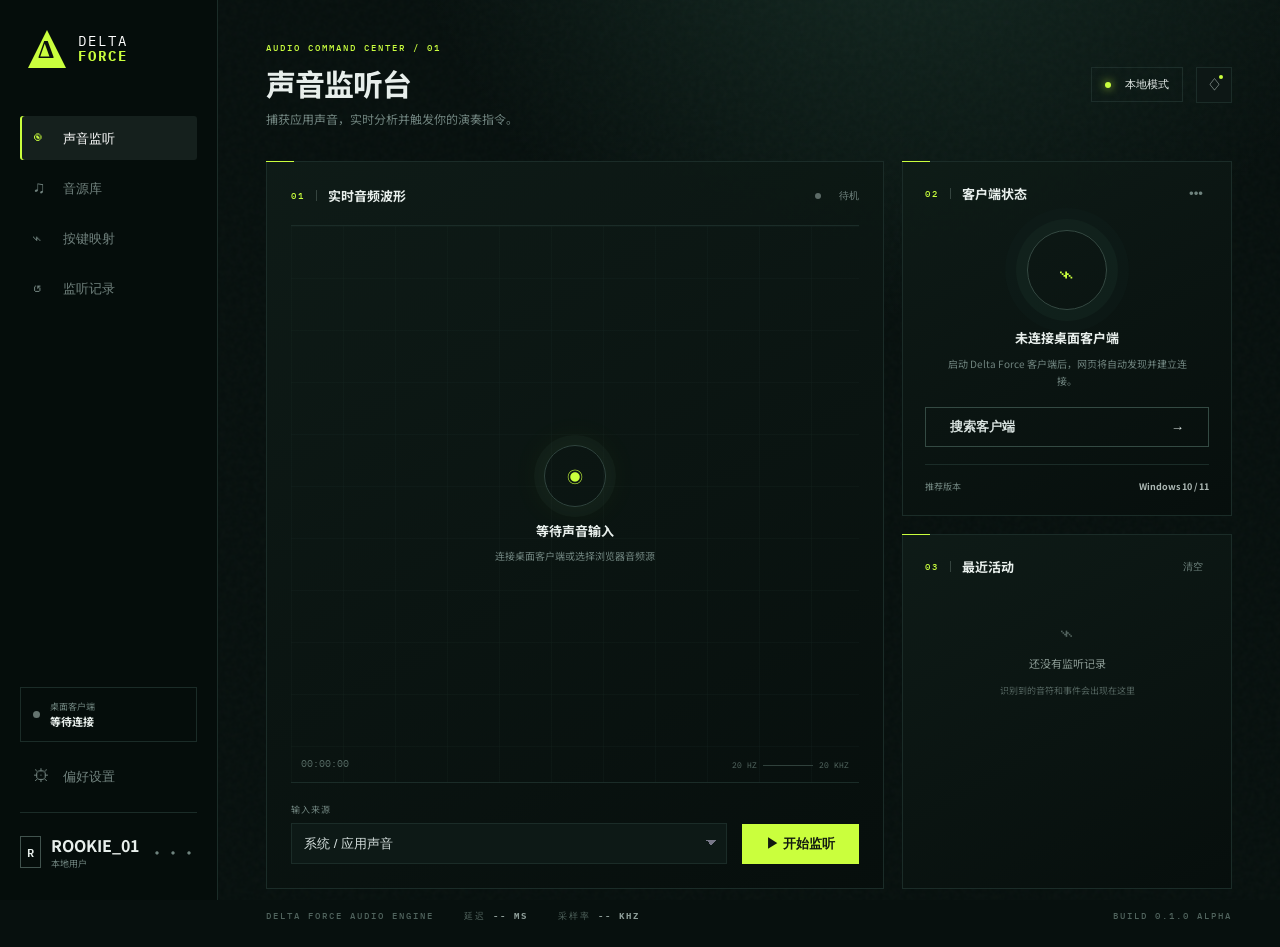
==== index.html @ 90c659a5 "feat: add desktop audio monitoring prototype" ====
<!doctype html>
<html lang="zh-CN">
<head>
  <meta charset="UTF-8" />
  <meta name="viewport" content="width=device-width, initial-scale=1.0" />
  <meta name="theme-color" content="#07100e" />
  <title>Delta Force · 声音监听台</title>
  <link rel="stylesheet" href="styles.css" />
</head>
<body>
  <div class="grain"></div>
  <aside class="sidebar">
    <a class="brand" href="#" aria-label="Delta Force 首页">
      <span class="brand-mark">Δ</span><span>DELTA<br><b>FORCE</b></span>
    </a>
    <nav aria-label="主导航">
      <button class="nav-item active" data-view="monitor"><span>◉</span>声音监听</button>
      <button class="nav-item" data-view="library"><span>♫</span>音源库</button>
      <button class="nav-item" data-view="mapping"><span>⌁</span>按键映射</button>
      <button class="nav-item" data-view="history"><span>↺</span>监听记录</button>
    </nav>
    <div class="sidebar-bottom">
      <div class="device-mini"><span class="dot"></span><div><small>桌面客户端</small><strong>等待连接</strong></div></div>
      <button class="nav-item" id="settings"><span>⚙</span>偏好设置</button>
      <div class="profile"><div class="avatar">R</div><div><strong>ROOKIE_01</strong><small>本地用户</small></div><span>•••</span></div>
    </div>
  </aside>

  <main>
    <header>
      <div><div class="eyebrow">AUDIO COMMAND CENTER / 01</div><h1>声音监听台</h1><p>捕获应用声音，实时分析并触发你的演奏指令。</p></div>
      <div class="header-actions"><span class="badge"><i></i> 本地模式</span><button class="icon-btn" aria-label="通知">♢<em></em></button></div>
    </header>

    <section class="dashboard">
      <article class="panel monitor-card">
        <div class="panel-head"><div><span class="section-no">01</span><h2>实时音频波形</h2></div><div class="status" id="status"><i></i>待机</div></div>
        <div class="visualizer-wrap">
          <canvas id="visualizer" aria-label="实时音频波形"></canvas>
          <div class="empty-state" id="emptyState"><div class="pulse"><span>◉</span></div><strong>等待声音输入</strong><small>连接桌面客户端或选择浏览器音频源</small></div>
          <div class="timecode" id="timecode">00:00:00</div>
          <div class="hz">20 HZ <span></span> 20 KHZ</div>
        </div>
        <div class="controls">
          <label class="select-label">输入来源<select id="source"><option value="screen">系统 / 应用声音</option><option value="mic">麦克风</option><option value="file">本地音频文件</option></select></label>
          <button class="primary" id="listenBtn"><span>▶</span> 开始监听</button>
          <input id="fileInput" type="file" accept="audio/*" hidden>
        </div>
      </article>

      <aside class="right-column">
        <article class="panel client-card">
          <div class="panel-head"><div><span class="section-no">02</span><h2>客户端状态</h2></div><button class="more">•••</button></div>
          <div class="connection-orb"><div class="rings"><span>⌁</span></div></div>
          <h3>未连接桌面客户端</h3><p>启动 Delta Force 客户端后，网页将自动发现并建立连接。</p>
          <button class="outline" id="connectBtn">搜索客户端 <span>→</span></button>
          <div class="client-meta"><span>推荐版本</span><b>Windows 10 / 11</b></div>
        </article>

        <article class="panel activity-card">
          <div class="panel-head"><div><span class="section-no">03</span><h2>最近活动</h2></div><button class="text-btn" id="clearBtn">清空</button></div>
          <div id="activityList"><div class="activity-empty"><span>⌁</span><p>还没有监听记录</p><small>识别到的音符和事件会出现在这里</small></div></div>
        </article>
      </aside>
    </section>

    <footer><span>DELTA FORCE AUDIO ENGINE</span><span>延迟 <b id="latency">-- MS</b></span><span>采样率 <b id="sampleRate">-- KHZ</b></span><span class="spacer"></span><span>BUILD 0.1.0 ALPHA</span></footer>
  </main>
  <div class="toast" id="toast"></div>
  <script src="app.js"></script>
</body>
</html>
---- styles.css ----
@import url('https://fonts.googleapis.com/css2?family=IBM+Plex+Mono:wght@400;500;600&family=Noto+Sans+SC:wght@400;500;600;700&display=swap');
:root{--bg:#07100e;--panel:#0b1513;--line:#1b2c28;--muted:#6f837e;--text:#e8efec;--acid:#caff3d;--acid2:#83aa22;--sidebar:218px}*{box-sizing:border-box}body{margin:0;background:radial-gradient(circle at 70% -20%,#172e26 0,transparent 35%),var(--bg);color:var(--text);font-family:'Noto Sans SC',sans-serif;min-height:100vh}.grain{position:fixed;inset:0;pointer-events:none;opacity:.13;background-image:url("data:image/svg+xml,%3Csvg viewBox='0 0 180 180' xmlns='http://www.w3.org/2000/svg'%3E%3Cfilter id='n'%3E%3CfeTurbulence type='fractalNoise' baseFrequency='.9' numOctaves='2' stitchTiles='stitch'/%3E%3C/filter%3E%3Crect width='100%25' height='100%25' filter='url(%23n)' opacity='.22'/%3E%3C/svg%3E")}.sidebar{position:fixed;inset:0 auto 0 0;width:var(--sidebar);border-right:1px solid var(--line);background:rgba(5,13,11,.86);backdrop-filter:blur(18px);padding:30px 20px;display:flex;flex-direction:column;z-index:2}.brand{display:flex;gap:12px;align-items:center;color:white;text-decoration:none;font:14px/1.05 'IBM Plex Mono';letter-spacing:2px;margin:0 8px 48px}.brand b{color:var(--acid)}.brand-mark{display:grid;place-items:center;width:38px;height:38px;color:#0a110f;background:var(--acid);font-size:25px;font-weight:700;clip-path:polygon(50% 0,100% 100%,0 100%)}nav{display:grid;gap:6px}.nav-item{border:0;background:none;color:#71827e;padding:12px 13px;text-align:left;border-radius:3px;font:500 13px inherit;cursor:pointer;transition:.2s}.nav-item span{display:inline-block;width:30px;font-size:17px}.nav-item:hover,.nav-item.active{background:#15201d;color:#fff}.nav-item.active{box-shadow:inset 2px 0 var(--acid)}.nav-item.active span{color:var(--acid)}.sidebar-bottom{margin-top:auto}.device-mini{display:flex;align-items:center;gap:10px;border:1px solid var(--line);padding:12px;margin-bottom:12px}.dot{width:7px;height:7px;border-radius:50%;background:#64736f}.device-mini div{display:grid}.device-mini small,.profile small{font-size:9px;color:var(--muted)}.device-mini strong{font-size:11px}.profile{border-top:1px solid var(--line);margin-top:14px;padding-top:20px;display:flex;align-items:center;gap:10px}.profile>div:nth-child(2){display:grid}.profile>span:last-child{margin-left:auto;color:var(--muted)}.avatar{width:32px;height:32px;border:1px solid #41534e;display:grid;place-items:center;font:600 12px 'IBM Plex Mono'}main{margin-left:var(--sidebar);min-height:100vh;padding:42px 48px 24px;display:flex;flex-direction:column}header{display:flex;align-items:center;justify-content:space-between;margin-bottom:34px}.eyebrow,.section-no,footer{font:500 9px 'IBM Plex Mono';letter-spacing:2px;color:var(--acid)}h1{font-size:30px;margin:8px 0 5px;letter-spacing:-1px}header p{margin:0;color:var(--muted);font-size:12px}.header-actions{display:flex;gap:13px;align-items:center}.badge{font:11px 'IBM Plex Mono';border:1px solid var(--line);padding:9px 13px}.badge i,.status i{display:inline-block;width:6px;height:6px;background:var(--acid);border-radius:50%;box-shadow:0 0 10px var(--acid);margin-right:7px}.icon-btn{position:relative;border:1px solid var(--line);background:#0d1715;color:#b8c4c0;width:36px;height:36px}.icon-btn em{position:absolute;width:4px;height:4px;background:var(--acid);border-radius:50%;right:8px;top:7px}.dashboard{display:grid;grid-template-columns:minmax(480px,1fr) 330px;gap:18px;flex:1}.right-column{display:grid;grid-template-rows:1fr 1fr;gap:18px}.panel{border:1px solid var(--line);background:linear-gradient(150deg,rgba(15,28,24,.96),rgba(7,15,13,.96));position:relative}.panel:before{content:"";position:absolute;left:-1px;top:-1px;width:28px;border-top:1px solid var(--acid)}.monitor-card{padding:24px;display:flex;flex-direction:column}.panel-head{display:flex;justify-content:space-between;align-items:center}.panel-head>div{display:flex;gap:11px;align-items:center}.section-no{border-right:1px solid #35443f;padding-right:11px}h2{font-size:13px;margin:0}.status{font:10px 'IBM Plex Mono';color:var(--muted)}.status i{background:#5c6b67;box-shadow:none}.status.live{color:var(--acid)}.status.live i{background:var(--acid);box-shadow:0 0 10px var(--acid)}.visualizer-wrap{position:relative;flex:1;min-height:330px;margin:20px 0;background:linear-gradient(rgba(27,44,40,.22) 1px,transparent 1px),linear-gradient(90deg,rgba(27,44,40,.22) 1px,transparent 1px);background-size:52px 52px;border-block:1px solid var(--line)}canvas{width:100%;height:100%;position:absolute}.empty-state{position:absolute;inset:0;display:grid;place-content:center;text-align:center;justify-items:center;gap:8px}.empty-state.hidden{display:none}.empty-state strong{font-size:13px}.empty-state small{color:var(--muted);font-size:10px}.pulse{display:grid;place-items:center;width:62px;height:62px;border:1px solid #30443e;border-radius:50%;margin-bottom:6px;box-shadow:0 0 0 10px rgba(30,51,45,.24),0 0 40px rgba(202,255,61,.07)}.pulse span{color:var(--acid)}.timecode{position:absolute;left:10px;bottom:12px;font:10px 'IBM Plex Mono';color:#566a64}.hz{position:absolute;right:10px;bottom:12px;color:#566a64;font:8px 'IBM Plex Mono';display:flex;align-items:center;gap:6px}.hz span{width:50px;height:1px;background:#30413c}.controls{display:flex;align-items:end;gap:15px}.select-label{display:grid;gap:7px;color:var(--muted);font-size:9px;letter-spacing:1px;flex:1}select{appearance:none;background:#0d1916;color:#d2dcda;border:1px solid var(--line);padding:12px;font:11px inherit;background-image:linear-gradient(45deg,transparent 50%,#778 50%),linear-gradient(135deg,#778 50%,transparent 50%);background-position:calc(100% - 15px) 16px,calc(100% - 10px) 16px;background-size:5px 5px;background-repeat:no-repeat}.primary,.outline{height:40px;border:0;background:var(--acid);color:#111910;padding:0 24px;font-weight:700;cursor:pointer}.primary.listening{background:#e8efec}.client-card,.activity-card{padding:22px}.more,.text-btn{background:none;border:0;color:var(--muted);cursor:pointer}.connection-orb{display:grid;place-items:center;margin:27px auto 18px}.rings{width:80px;height:80px;border:1px solid #354a43;border-radius:50%;display:grid;place-items:center;box-shadow:0 0 0 11px rgba(24,45,39,.38),0 0 0 22px rgba(17,33,29,.32)}.rings span{font-size:28px;color:var(--acid)}.client-card h3{text-align:center;font-size:13px;margin:0 0 8px}.client-card p{text-align:center;color:var(--muted);font-size:10px;line-height:1.7;max-width:240px;margin:0 auto 18px}.outline{display:flex;justify-content:space-between;align-items:center;width:100%;background:transparent;color:#d6e0dd;border:1px solid #344a43}.outline:hover{border-color:var(--acid);color:var(--acid)}.client-meta{display:flex;justify-content:space-between;margin-top:17px;padding-top:15px;border-top:1px solid var(--line);font-size:9px;color:var(--muted)}.client-meta b{color:#adb9b5}.activity-card{min-height:210px}.text-btn{font-size:10px}.activity-empty{text-align:center;margin-top:35px;color:#53645f}.activity-empty span{font-size:25px}.activity-empty p{font-size:11px;color:#879690;margin:8px 0 4px}.activity-empty small{font-size:9px}.activity-row{display:flex;gap:10px;align-items:center;padding:11px 0;border-bottom:1px solid var(--line);font-size:10px}.activity-row b{color:var(--acid);font:12px 'IBM Plex Mono'}.activity-row time{margin-left:auto;color:var(--muted);font:9px 'IBM Plex Mono'}footer{display:flex;gap:30px;padding-top:21px;color:#50635d}footer b{color:#8d9d98}.spacer{flex:1}.toast{position:fixed;right:26px;bottom:26px;padding:12px 18px;background:var(--acid);color:#101510;font-size:11px;font-weight:700;transform:translateY(80px);opacity:0;transition:.25s;z-index:9}.toast.show{transform:none;opacity:1}@media(max-width:900px){:root{--sidebar:74px}.brand span:last-child,.nav-item:not(.active){font-size:0}.brand{margin-left:0}.brand-mark{flex:none}.nav-item span{font-size:18px}.device-mini,.profile>div:nth-child(2),.profile>span{display:none}.profile{justify-content:center}.dashboard{grid-template-columns:1fr}.right-column{grid-template-columns:1fr 1fr;grid-template-rows:auto}main{padding:32px 25px}}@media(max-width:620px){.sidebar{display:none}main{margin:0;padding:24px 16px}.dashboard{display:block}.right-column{display:grid;grid-template-columns:1fr;margin-top:16px}.monitor-card{min-height:560px}.controls{align-items:stretch;flex-direction:column}.primary{width:100%}header{align-items:flex-start}.badge{display:none}footer{flex-wrap:wrap}.spacer{display:none}}
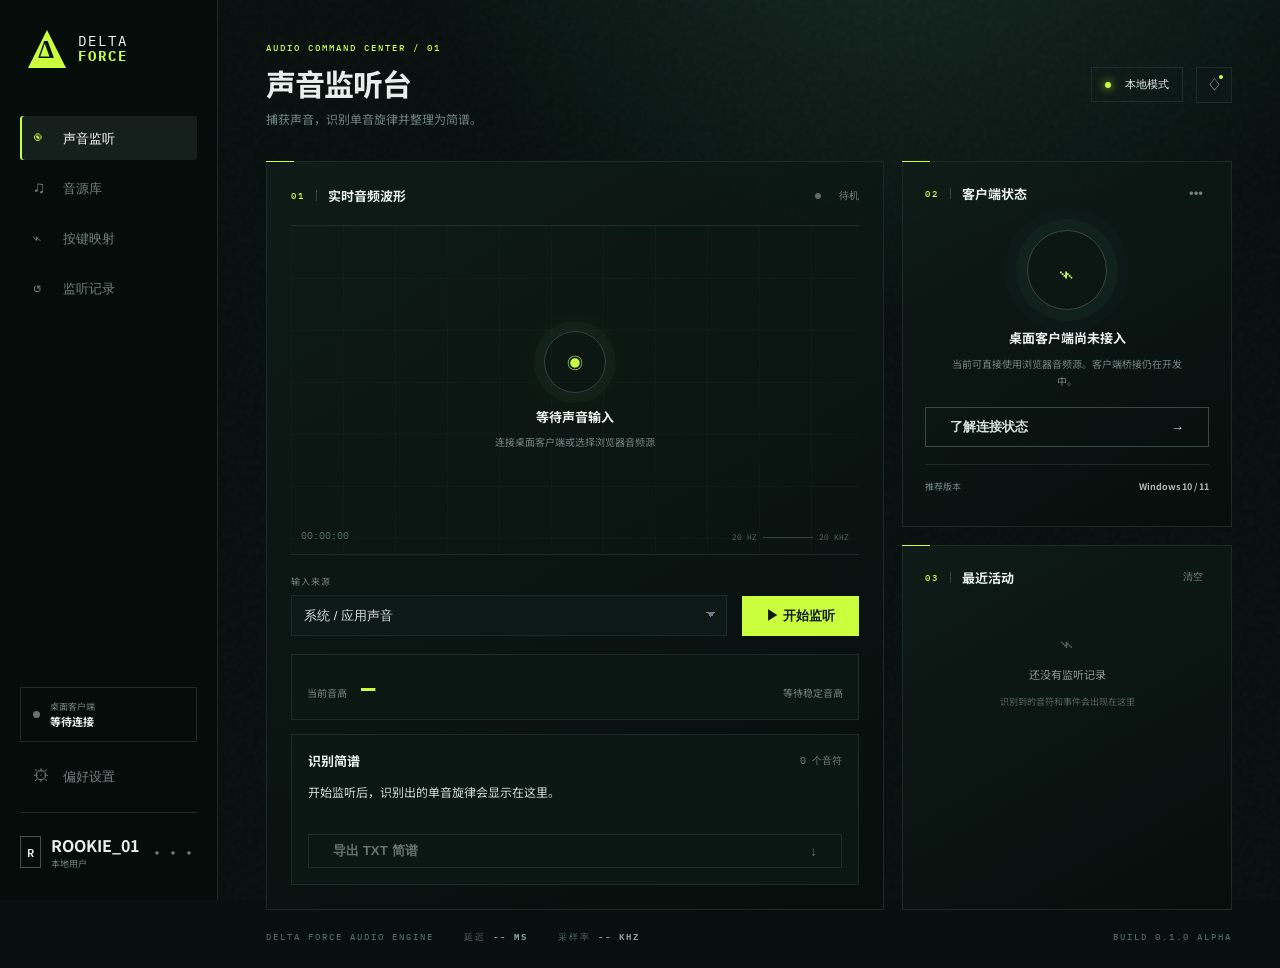
==== commit 2eb2f73b: "feat: recognize melody and export jianpu from monitored audio" ====
--- a/index.html
+++ b/index.html
@@ -28,7 +28,7 @@
 
   <main>
     <header>
-      <div><div class="eyebrow">AUDIO COMMAND CENTER / 01</div><h1>声音监听台</h1><p>捕获应用声音，实时分析并触发你的演奏指令。</p></div>
+      <div><div class="eyebrow">AUDIO COMMAND CENTER / 01</div><h1>声音监听台</h1><p>捕获声音，识别单音旋律并整理为简谱。</p></div>
       <div class="header-actions"><span class="badge"><i></i> 本地模式</span><button class="icon-btn" aria-label="通知">♢<em></em></button></div>
     </header>
 
@@ -46,14 +46,20 @@
           <button class="primary" id="listenBtn"><span>▶</span> 开始监听</button>
           <input id="fileInput" type="file" accept="audio/*" hidden>
         </div>
+        <div class="pitch-readout" aria-live="polite"><span>当前音高</span><strong id="currentNote">—</strong><small id="frequency">等待稳定音高</small></div>
+        <section class="score-panel" aria-label="识别简谱">
+          <div class="panel-head"><h2>识别简谱</h2><span id="noteCount">0 个音符</span></div>
+          <p id="noteOutput">开始监听后，识别出的单音旋律会显示在这里。</p>
+          <button class="outline" id="exportBtn" disabled>导出 TXT 简谱 <span>↓</span></button>
+        </section>
       </article>
 
       <aside class="right-column">
         <article class="panel client-card">
           <div class="panel-head"><div><span class="section-no">02</span><h2>客户端状态</h2></div><button class="more">•••</button></div>
           <div class="connection-orb"><div class="rings"><span>⌁</span></div></div>
-          <h3>未连接桌面客户端</h3><p>启动 Delta Force 客户端后，网页将自动发现并建立连接。</p>
-          <button class="outline" id="connectBtn">搜索客户端 <span>→</span></button>
+          <h3>桌面客户端尚未接入</h3><p>当前可直接使用浏览器音频源。客户端桥接仍在开发中。</p>
+          <button class="outline" id="connectBtn">了解连接状态 <span>→</span></button>
           <div class="client-meta"><span>推荐版本</span><b>Windows 10 / 11</b></div>
         </article>
 
@@ -67,6 +73,6 @@
     <footer><span>DELTA FORCE AUDIO ENGINE</span><span>延迟 <b id="latency">-- MS</b></span><span>采样率 <b id="sampleRate">-- KHZ</b></span><span class="spacer"></span><span>BUILD 0.1.0 ALPHA</span></footer>
   </main>
   <div class="toast" id="toast"></div>
-  <script src="app.js"></script>
+  <script type="module" src="app.js"></script>
 </body>
 </html>
--- a/styles.css
+++ b/styles.css
@@ -1,2 +1,3 @@
 @import url('https://fonts.googleapis.com/css2?family=IBM+Plex+Mono:wght@400;500;600&family=Noto+Sans+SC:wght@400;500;600;700&display=swap');
+.pitch-readout{display:flex;align-items:baseline;gap:14px;margin-top:18px;padding:13px 15px;border:1px solid var(--line);background:#0a1713}.pitch-readout span,.pitch-readout small{color:var(--muted);font-size:10px}.pitch-readout strong{color:var(--acid);font:600 24px 'IBM Plex Mono',monospace}.pitch-readout small{margin-left:auto}.score-panel{margin-top:14px;padding:16px;border:1px solid var(--line);background:#0a1713}.score-panel .panel-head span{font:10px 'IBM Plex Mono',monospace;color:var(--muted)}.score-panel p{min-height:40px;max-height:100px;overflow:auto;line-height:1.8;color:#cdd8d3;font:12px/1.8 'IBM Plex Mono','Noto Sans SC',sans-serif;overflow-wrap:anywhere}.score-panel .outline{height:34px}.score-panel button:disabled{opacity:.45;cursor:not-allowed}
 :root{--bg:#07100e;--panel:#0b1513;--line:#1b2c28;--muted:#6f837e;--text:#e8efec;--acid:#caff3d;--acid2:#83aa22;--sidebar:218px}*{box-sizing:border-box}body{margin:0;background:radial-gradient(circle at 70% -20%,#172e26 0,transparent 35%),var(--bg);color:var(--text);font-family:'Noto Sans SC',sans-serif;min-height:100vh}.grain{position:fixed;inset:0;pointer-events:none;opacity:.13;background-image:url("data:image/svg+xml,%3Csvg viewBox='0 0 180 180' xmlns='http://www.w3.org/2000/svg'%3E%3Cfilter id='n'%3E%3CfeTurbulence type='fractalNoise' baseFrequency='.9' numOctaves='2' stitchTiles='stitch'/%3E%3C/filter%3E%3Crect width='100%25' height='100%25' filter='url(%23n)' opacity='.22'/%3E%3C/svg%3E")}.sidebar{position:fixed;inset:0 auto 0 0;width:var(--sidebar);border-right:1px solid var(--line);background:rgba(5,13,11,.86);backdrop-filter:blur(18px);padding:30px 20px;display:flex;flex-direction:column;z-index:2}.brand{display:flex;gap:12px;align-items:center;color:white;text-decoration:none;font:14px/1.05 'IBM Plex Mono';letter-spacing:2px;margin:0 8px 48px}.brand b{color:var(--acid)}.brand-mark{display:grid;place-items:center;width:38px;height:38px;color:#0a110f;background:var(--acid);font-size:25px;font-weight:700;clip-path:polygon(50% 0,100% 100%,0 100%)}nav{display:grid;gap:6px}.nav-item{border:0;background:none;color:#71827e;padding:12px 13px;text-align:left;border-radius:3px;font:500 13px inherit;cursor:pointer;transition:.2s}.nav-item span{display:inline-block;width:30px;font-size:17px}.nav-item:hover,.nav-item.active{background:#15201d;color:#fff}.nav-item.active{box-shadow:inset 2px 0 var(--acid)}.nav-item.active span{color:var(--acid)}.sidebar-bottom{margin-top:auto}.device-mini{display:flex;align-items:center;gap:10px;border:1px solid var(--line);padding:12px;margin-bottom:12px}.dot{width:7px;height:7px;border-radius:50%;background:#64736f}.device-mini div{display:grid}.device-mini small,.profile small{font-size:9px;color:var(--muted)}.device-mini strong{font-size:11px}.profile{border-top:1px solid var(--line);margin-top:14px;padding-top:20px;display:flex;align-items:center;gap:10px}.profile>div:nth-child(2){display:grid}.profile>span:last-child{margin-left:auto;color:var(--muted)}.avatar{width:32px;height:32px;border:1px solid #41534e;display:grid;place-items:center;font:600 12px 'IBM Plex Mono'}main{margin-left:var(--sidebar);min-height:100vh;padding:42px 48px 24px;display:flex;flex-direction:column}header{display:flex;align-items:center;justify-content:space-between;margin-bottom:34px}.eyebrow,.section-no,footer{font:500 9px 'IBM Plex Mono';letter-spacing:2px;color:var(--acid)}h1{font-size:30px;margin:8px 0 5px;letter-spacing:-1px}header p{margin:0;color:var(--muted);font-size:12px}.header-actions{display:flex;gap:13px;align-items:center}.badge{font:11px 'IBM Plex Mono';border:1px solid var(--line);padding:9px 13px}.badge i,.status i{display:inline-block;width:6px;height:6px;background:var(--acid);border-radius:50%;box-shadow:0 0 10px var(--acid);margin-right:7px}.icon-btn{position:relative;border:1px solid var(--line);background:#0d1715;color:#b8c4c0;width:36px;height:36px}.icon-btn em{position:absolute;width:4px;height:4px;background:var(--acid);border-radius:50%;right:8px;top:7px}.dashboard{display:grid;grid-template-columns:minmax(480px,1fr) 330px;gap:18px;flex:1}.right-column{display:grid;grid-template-rows:1fr 1fr;gap:18px}.panel{border:1px solid var(--line);background:linear-gradient(150deg,rgba(15,28,24,.96),rgba(7,15,13,.96));position:relative}.panel:before{content:"";position:absolute;left:-1px;top:-1px;width:28px;border-top:1px solid var(--acid)}.monitor-card{padding:24px;display:flex;flex-direction:column}.panel-head{display:flex;justify-content:space-between;align-items:center}.panel-head>div{display:flex;gap:11px;align-items:center}.section-no{border-right:1px solid #35443f;padding-right:11px}h2{font-size:13px;margin:0}.status{font:10px 'IBM Plex Mono';color:var(--muted)}.status i{background:#5c6b67;box-shadow:none}.status.live{color:var(--acid)}.status.live i{background:var(--acid);box-shadow:0 0 10px var(--acid)}.visualizer-wrap{position:relative;flex:1;min-height:330px;margin:20px 0;background:linear-gradient(rgba(27,44,40,.22) 1px,transparent 1px),linear-gradient(90deg,rgba(27,44,40,.22) 1px,transparent 1px);background-size:52px 52px;border-block:1px solid var(--line)}canvas{width:100%;height:100%;position:absolute}.empty-state{position:absolute;inset:0;display:grid;place-content:center;text-align:center;justify-items:center;gap:8px}.empty-state.hidden{display:none}.empty-state strong{font-size:13px}.empty-state small{color:var(--muted);font-size:10px}.pulse{display:grid;place-items:center;width:62px;height:62px;border:1px solid #30443e;border-radius:50%;margin-bottom:6px;box-shadow:0 0 0 10px rgba(30,51,45,.24),0 0 40px rgba(202,255,61,.07)}.pulse span{color:var(--acid)}.timecode{position:absolute;left:10px;bottom:12px;font:10px 'IBM Plex Mono';color:#566a64}.hz{position:absolute;right:10px;bottom:12px;color:#566a64;font:8px 'IBM Plex Mono';display:flex;align-items:center;gap:6px}.hz span{width:50px;height:1px;background:#30413c}.controls{display:flex;align-items:end;gap:15px}.select-label{display:grid;gap:7px;color:var(--muted);font-size:9px;letter-spacing:1px;flex:1}select{appearance:none;background:#0d1916;color:#d2dcda;border:1px solid var(--line);padding:12px;font:11px inherit;background-image:linear-gradient(45deg,transparent 50%,#778 50%),linear-gradient(135deg,#778 50%,transparent 50%);background-position:calc(100% - 15px) 16px,calc(100% - 10px) 16px;background-size:5px 5px;background-repeat:no-repeat}.primary,.outline{height:40px;border:0;background:var(--acid);color:#111910;padding:0 24px;font-weight:700;cursor:pointer}.primary.listening{background:#e8efec}.client-card,.activity-card{padding:22px}.more,.text-btn{background:none;border:0;color:var(--muted);cursor:pointer}.connection-orb{display:grid;place-items:center;margin:27px auto 18px}.rings{width:80px;height:80px;border:1px solid #354a43;border-radius:50%;display:grid;place-items:center;box-shadow:0 0 0 11px rgba(24,45,39,.38),0 0 0 22px rgba(17,33,29,.32)}.rings span{font-size:28px;color:var(--acid)}.client-card h3{text-align:center;font-size:13px;margin:0 0 8px}.client-card p{text-align:center;color:var(--muted);font-size:10px;line-height:1.7;max-width:240px;margin:0 auto 18px}.outline{display:flex;justify-content:space-between;align-items:center;width:100%;background:transparent;color:#d6e0dd;border:1px solid #344a43}.outline:hover{border-color:var(--acid);color:var(--acid)}.client-meta{display:flex;justify-content:space-between;margin-top:17px;padding-top:15px;border-top:1px solid var(--line);font-size:9px;color:var(--muted)}.client-meta b{color:#adb9b5}.activity-card{min-height:210px}.text-btn{font-size:10px}.activity-empty{text-align:center;margin-top:35px;color:#53645f}.activity-empty span{font-size:25px}.activity-empty p{font-size:11px;color:#879690;margin:8px 0 4px}.activity-empty small{font-size:9px}.activity-row{display:flex;gap:10px;align-items:center;padding:11px 0;border-bottom:1px solid var(--line);font-size:10px}.activity-row b{color:var(--acid);font:12px 'IBM Plex Mono'}.activity-row time{margin-left:auto;color:var(--muted);font:9px 'IBM Plex Mono'}footer{display:flex;gap:30px;padding-top:21px;color:#50635d}footer b{color:#8d9d98}.spacer{flex:1}.toast{position:fixed;right:26px;bottom:26px;padding:12px 18px;background:var(--acid);color:#101510;font-size:11px;font-weight:700;transform:translateY(80px);opacity:0;transition:.25s;z-index:9}.toast.show{transform:none;opacity:1}@media(max-width:900px){:root{--sidebar:74px}.brand span:last-child,.nav-item:not(.active){font-size:0}.brand{margin-left:0}.brand-mark{flex:none}.nav-item span{font-size:18px}.device-mini,.profile>div:nth-child(2),.profile>span{display:none}.profile{justify-content:center}.dashboard{grid-template-columns:1fr}.right-column{grid-template-columns:1fr 1fr;grid-template-rows:auto}main{padding:32px 25px}}@media(max-width:620px){.sidebar{display:none}main{margin:0;padding:24px 16px}.dashboard{display:block}.right-column{display:grid;grid-template-columns:1fr;margin-top:16px}.monitor-card{min-height:560px}.controls{align-items:stretch;flex-direction:column}.primary{width:100%}header{align-items:flex-start}.badge{display:none}footer{flex-wrap:wrap}.spacer{display:none}}
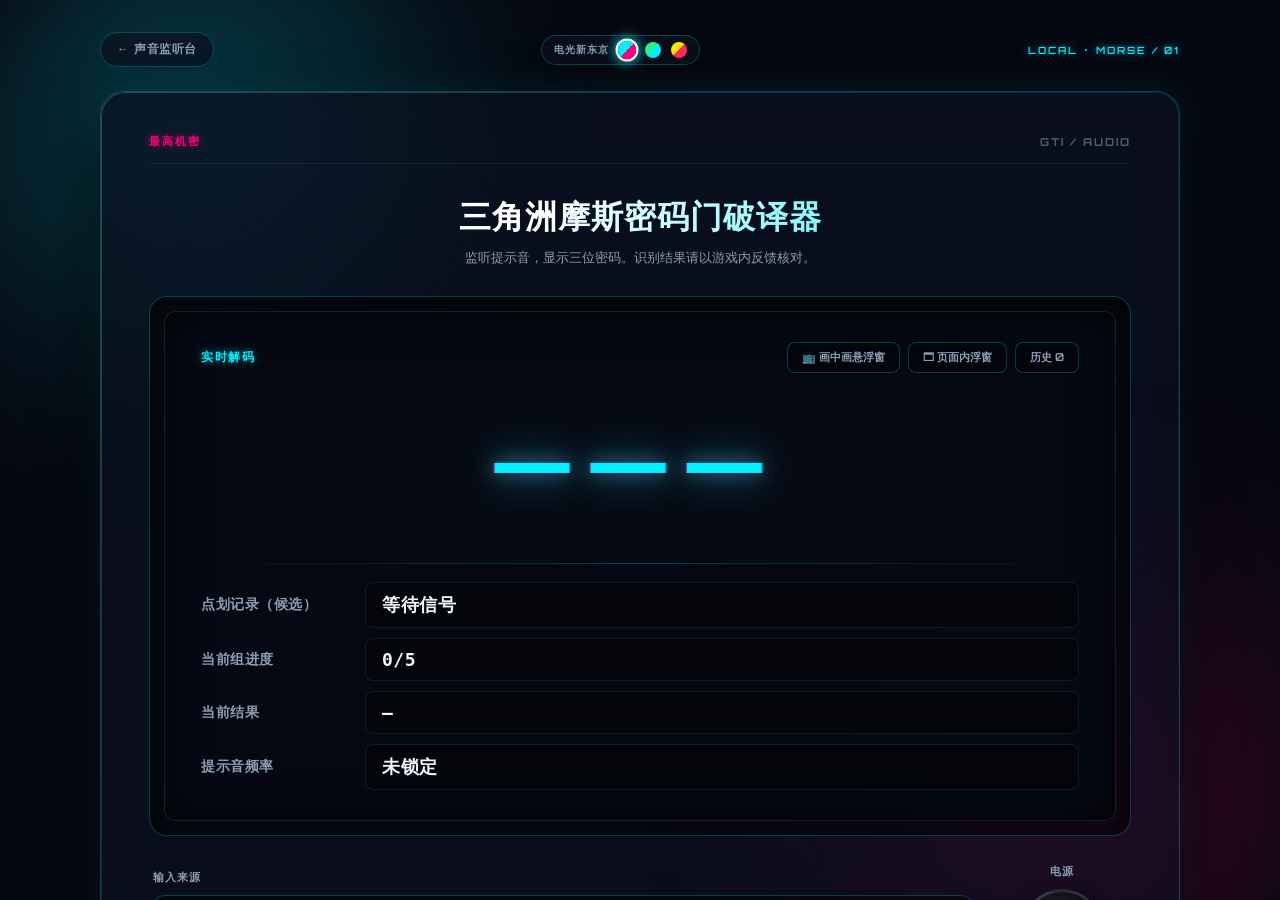
==== commit 7714ba8d: "feat: add root index.html redirect for GitHub Pages hosting" ====
--- a/index.html
+++ b/index.html
@@ -2,77 +2,10 @@
 <html lang="zh-CN">
 <head>
   <meta charset="UTF-8" />
-  <meta name="viewport" content="width=device-width, initial-scale=1.0" />
-  <meta name="theme-color" content="#07100e" />
-  <title>Delta Force · 声音监听台</title>
-  <link rel="stylesheet" href="styles.css" />
+  <meta http-equiv="refresh" content="0; url=web/morse.html" />
+  <title>三角洲摩斯密码门破译器 · DeltaForceMoss</title>
 </head>
 <body>
-  <div class="grain"></div>
-  <aside class="sidebar">
-    <a class="brand" href="#" aria-label="Delta Force 首页">
-      <span class="brand-mark">Δ</span><span>DELTA<br><b>FORCE</b></span>
-    </a>
-    <nav aria-label="主导航">
-      <button class="nav-item active" data-view="monitor"><span>◉</span>声音监听</button>
-      <button class="nav-item" data-view="library"><span>♫</span>音源库</button>
-      <button class="nav-item" data-view="mapping"><span>⌁</span>按键映射</button>
-      <button class="nav-item" data-view="history"><span>↺</span>监听记录</button>
-    </nav>
-    <div class="sidebar-bottom">
-      <div class="device-mini"><span class="dot"></span><div><small>桌面客户端</small><strong>等待连接</strong></div></div>
-      <button class="nav-item" id="settings"><span>⚙</span>偏好设置</button>
-      <div class="profile"><div class="avatar">R</div><div><strong>ROOKIE_01</strong><small>本地用户</small></div><span>•••</span></div>
-    </div>
-  </aside>
-
-  <main>
-    <header>
-      <div><div class="eyebrow">AUDIO COMMAND CENTER / 01</div><h1>声音监听台</h1><p>捕获声音，识别单音旋律并整理为简谱。</p></div>
-      <div class="header-actions"><span class="badge"><i></i> 本地模式</span><button class="icon-btn" aria-label="通知">♢<em></em></button></div>
-    </header>
-
-    <section class="dashboard">
-      <article class="panel monitor-card">
-        <div class="panel-head"><div><span class="section-no">01</span><h2>实时音频波形</h2></div><div class="status" id="status"><i></i>待机</div></div>
-        <div class="visualizer-wrap">
-          <canvas id="visualizer" aria-label="实时音频波形"></canvas>
-          <div class="empty-state" id="emptyState"><div class="pulse"><span>◉</span></div><strong>等待声音输入</strong><small>连接桌面客户端或选择浏览器音频源</small></div>
-          <div class="timecode" id="timecode">00:00:00</div>
-          <div class="hz">20 HZ <span></span> 20 KHZ</div>
-        </div>
-        <div class="controls">
-          <label class="select-label">输入来源<select id="source"><option value="screen">系统 / 应用声音</option><option value="mic">麦克风</option><option value="file">本地音频文件</option></select></label>
-          <button class="primary" id="listenBtn"><span>▶</span> 开始监听</button>
-          <input id="fileInput" type="file" accept="audio/*" hidden>
-        </div>
-        <div class="pitch-readout" aria-live="polite"><span>当前音高</span><strong id="currentNote">—</strong><small id="frequency">等待稳定音高</small></div>
-        <section class="score-panel" aria-label="识别简谱">
-          <div class="panel-head"><h2>识别简谱</h2><span id="noteCount">0 个音符</span></div>
-          <p id="noteOutput">开始监听后，识别出的单音旋律会显示在这里。</p>
-          <button class="outline" id="exportBtn" disabled>导出 TXT 简谱 <span>↓</span></button>
-        </section>
-      </article>
-
-      <aside class="right-column">
-        <article class="panel client-card">
-          <div class="panel-head"><div><span class="section-no">02</span><h2>客户端状态</h2></div><button class="more">•••</button></div>
-          <div class="connection-orb"><div class="rings"><span>⌁</span></div></div>
-          <h3>桌面客户端尚未接入</h3><p>当前可直接使用浏览器音频源。客户端桥接仍在开发中。</p>
-          <button class="outline" id="connectBtn">了解连接状态 <span>→</span></button>
-          <div class="client-meta"><span>推荐版本</span><b>Windows 10 / 11</b></div>
-        </article>
-
-        <article class="panel activity-card">
-          <div class="panel-head"><div><span class="section-no">03</span><h2>最近活动</h2></div><button class="text-btn" id="clearBtn">清空</button></div>
-          <div id="activityList"><div class="activity-empty"><span>⌁</span><p>还没有监听记录</p><small>识别到的音符和事件会出现在这里</small></div></div>
-        </article>
-      </aside>
-    </section>
-
-    <footer><span>DELTA FORCE AUDIO ENGINE</span><span>延迟 <b id="latency">-- MS</b></span><span>采样率 <b id="sampleRate">-- KHZ</b></span><span class="spacer"></span><span>BUILD 0.1.0 ALPHA</span></footer>
-  </main>
-  <div class="toast" id="toast"></div>
-  <script type="module" src="app.js"></script>
+  <p>正在跳转至三角洲摩斯密码门破译器... <a href="web/morse.html">点击此处直接进入</a></p>
 </body>
 </html>
